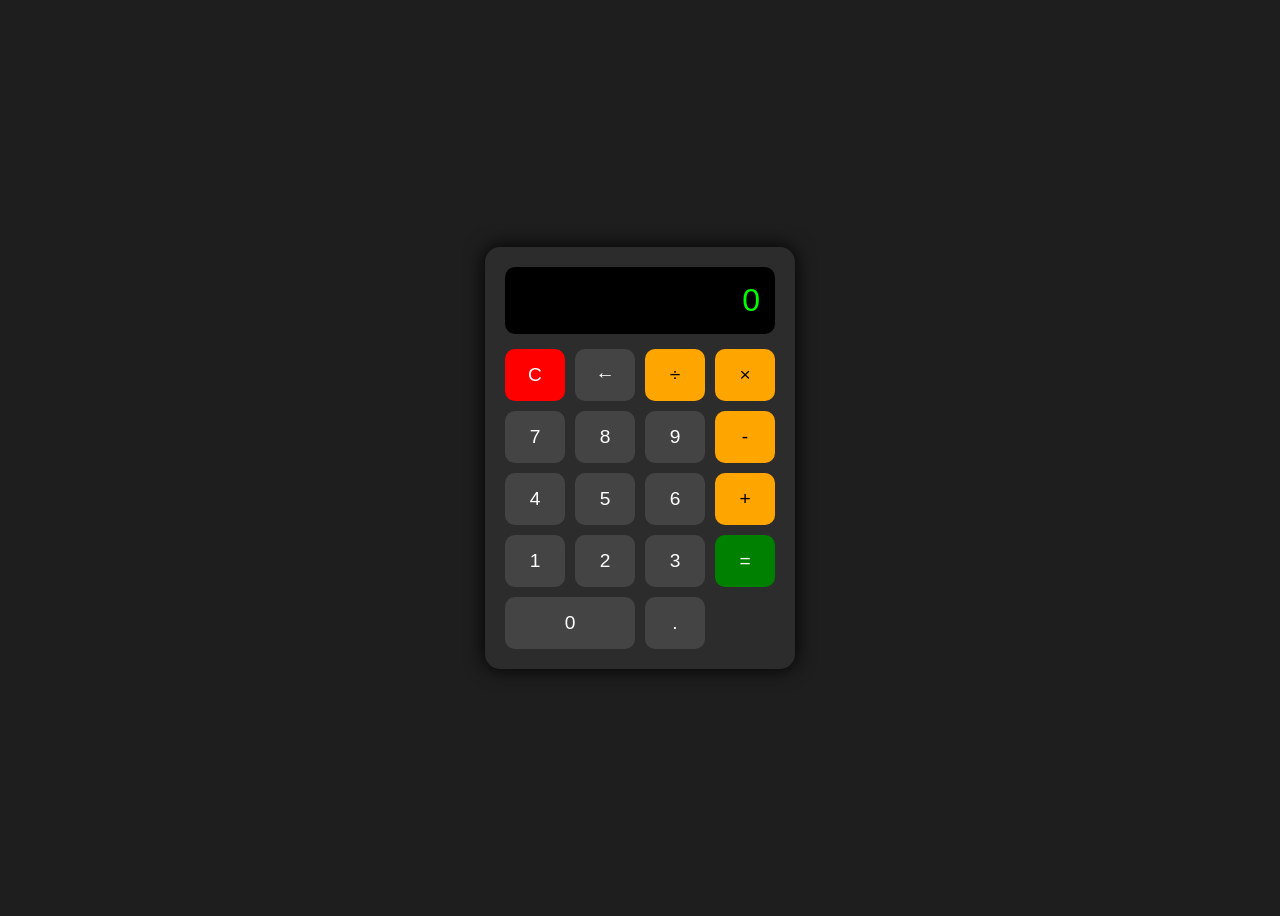
==== index.html @ cf39bd21 "Add files via upload" ====
<!DOCTYPE html>
<html lang="pt-br">
<head>
  <meta charset="UTF-8">
  <title>Calculadora JS</title>
  <style>
    body {
      background: #1e1e1e;
      display: flex;
      justify-content: center;
      align-items: center;
      height: 100vh;
      font-family: Arial, sans-serif;
    }

    .calculadora {
      background: #2c2c2c;
      padding: 20px;
      border-radius: 15px;
      box-shadow: 0 0 20px #000;
    }

    .display {
      background: #000;
      color: #0f0;
      font-size: 2em;
      padding: 15px;
      text-align: right;
      border-radius: 10px;
      margin-bottom: 15px;
      min-width: 240px;
    }

    .botoes {
      display: grid;
      grid-template-columns: repeat(4, 60px);
      gap: 10px;
    }

    button {
      padding: 15px;
      font-size: 1.2em;
      border: none;
      border-radius: 10px;
      cursor: pointer;
      background: #444;
      color: white;
      transition: 0.2s;
    }

    button:hover {
      background: #666;
    }

    .operador {
      background: orange;
      color: black;
    }

    .igual {
      background: green;
    }

    .limpar {
      background: red;
    }
  </style>
</head>
<body>

  <div class="calculadora">
    <div class="display" id="display">0</div>

    <div class="botoes">
      <button class="limpar" onclick="limpar()">C</button>
      <button onclick="apagar()">←</button>
      <button class="operador" onclick="adicionar('/')">÷</button>
      <button class="operador" onclick="adicionar('*')">×</button>

      <button onclick="adicionar('7')">7</button>
      <button onclick="adicionar('8')">8</button>
      <button onclick="adicionar('9')">9</button>
      <button class="operador" onclick="adicionar('-')">-</button>

      <button onclick="adicionar('4')">4</button>
      <button onclick="adicionar('5')">5</button>
      <button onclick="adicionar('6')">6</button>
      <button class="operador" onclick="adicionar('+')">+</button>

      <button onclick="adicionar('1')">1</button>
      <button onclick="adicionar('2')">2</button>
      <button onclick="adicionar('3')">3</button>
      <button class="igual" onclick="calcular()">=</button>

      <button onclick="adicionar('0')" style="grid-column: span 2;">0</button>
      <button onclick="adicionar('.')">.</button>
    </div>
  </div>

  <script>
    let display = document.getElementById("display");

    function adicionar(valor) {
      if (display.innerText === "0") {
        display.innerText = valor;
      } else {
        display.innerText += valor;
      }
    }

    function limpar() {
      display.innerText = "0";
    }

    function apagar() {
      display.innerText = display.innerText.slice(0, -1);
      if (display.innerText === "") {
        display.innerText = "0";
      }
    }

    function calcular() {
      try {
        display.innerText = eval(display.innerText);
      } catch {
        display.innerText = "Erro";
      }
    }
  </script>

</body>
</html>
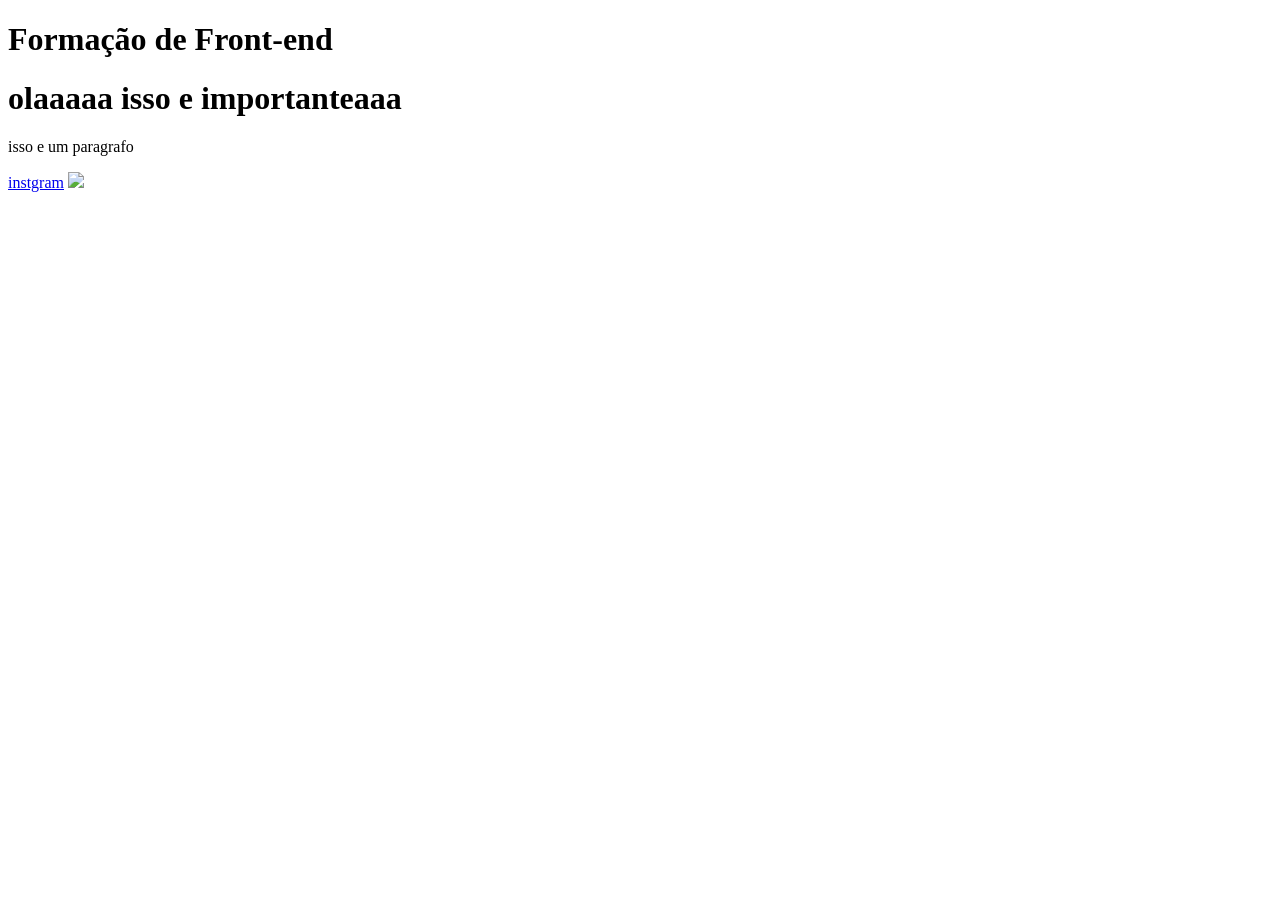
==== commit 12d8f7d3: "Update index.html" ====
--- a/index.html
+++ b/index.html
@@ -1,132 +1,22 @@
 <!DOCTYPE html>
-<html lang="pt-br">
+<html lang="en">
 <head>
+  <link rel = 'stylesheet' href="styel.css">
   <meta charset="UTF-8">
-  <title>Calculadora JS</title>
-  <style>
-    body {
-      background: #1e1e1e;
-      display: flex;
-      justify-content: center;
-      align-items: center;
-      height: 100vh;
-      font-family: Arial, sans-serif;
-    }
-
-    .calculadora {
-      background: #2c2c2c;
-      padding: 20px;
-      border-radius: 15px;
-      box-shadow: 0 0 20px #000;
-    }
-
-    .display {
-      background: #000;
-      color: #0f0;
-      font-size: 2em;
-      padding: 15px;
-      text-align: right;
-      border-radius: 10px;
-      margin-bottom: 15px;
-      min-width: 240px;
-    }
-
-    .botoes {
-      display: grid;
-      grid-template-columns: repeat(4, 60px);
-      gap: 10px;
-    }
-
-    button {
-      padding: 15px;
-      font-size: 1.2em;
-      border: none;
-      border-radius: 10px;
-      cursor: pointer;
-      background: #444;
-      color: white;
-      transition: 0.2s;
-    }
-
-    button:hover {
-      background: #666;
-    }
-
-    .operador {
-      background: orange;
-      color: black;
-    }
-
-    .igual {
-      background: green;
-    }
-
-    .limpar {
-      background: red;
-    }
-  </style>
+  <meta name="viewport" content="width=device-width, initial-scale=1.0">
+  <title>mamae</title>
 </head>
 <body>
 
-  <div class="calculadora">
-    <div class="display" id="display">0</div>
-
-    <div class="botoes">
-      <button class="limpar" onclick="limpar()">C</button>
-      <button onclick="apagar()">←</button>
-      <button class="operador" onclick="adicionar('/')">÷</button>
-      <button class="operador" onclick="adicionar('*')">×</button>
-
-      <button onclick="adicionar('7')">7</button>
-      <button onclick="adicionar('8')">8</button>
-      <button onclick="adicionar('9')">9</button>
-      <button class="operador" onclick="adicionar('-')">-</button>
-
-      <button onclick="adicionar('4')">4</button>
-      <button onclick="adicionar('5')">5</button>
-      <button onclick="adicionar('6')">6</button>
-      <button class="operador" onclick="adicionar('+')">+</button>
-
-      <button onclick="adicionar('1')">1</button>
-      <button onclick="adicionar('2')">2</button>
-      <button onclick="adicionar('3')">3</button>
-      <button class="igual" onclick="calcular()">=</button>
-
-      <button onclick="adicionar('0')" style="grid-column: span 2;">0</button>
-      <button onclick="adicionar('.')">.</button>
-    </div>
-  </div>
-
-  <script>
-    let display = document.getElementById("display");
-
-    function adicionar(valor) {
-      if (display.innerText === "0") {
-        display.innerText = valor;
-      } else {
-        display.innerText += valor;
-      }
-    }
-
-    function limpar() {
-      display.innerText = "0";
-    }
-
-    function apagar() {
-      display.innerText = display.innerText.slice(0, -1);
-      if (display.innerText === "") {
-        display.innerText = "0";
-      }
-    }
-
-    function calcular() {
-      try {
-        display.innerText = eval(display.innerText);
-      } catch {
-        display.innerText = "Erro";
-      }
-    }
-  </script>
-
+  <header></header>
+  <mainc class="apresentacao">
+    <h1>Formação de <span>Front-end</span></h1>
+    <h1>olaaaaa <strong class="titulo-destaque">isso e importante</strong>aaa</h1>
+    <p>isso e um paragrafo</p>
+    <a href="https://instagram.com/marceloribeiro8829"> instgram</a>
+    <img src="instaaaa.jpg">
+  </main>
+  <footer></footer>
 </body>
 </html>
+
